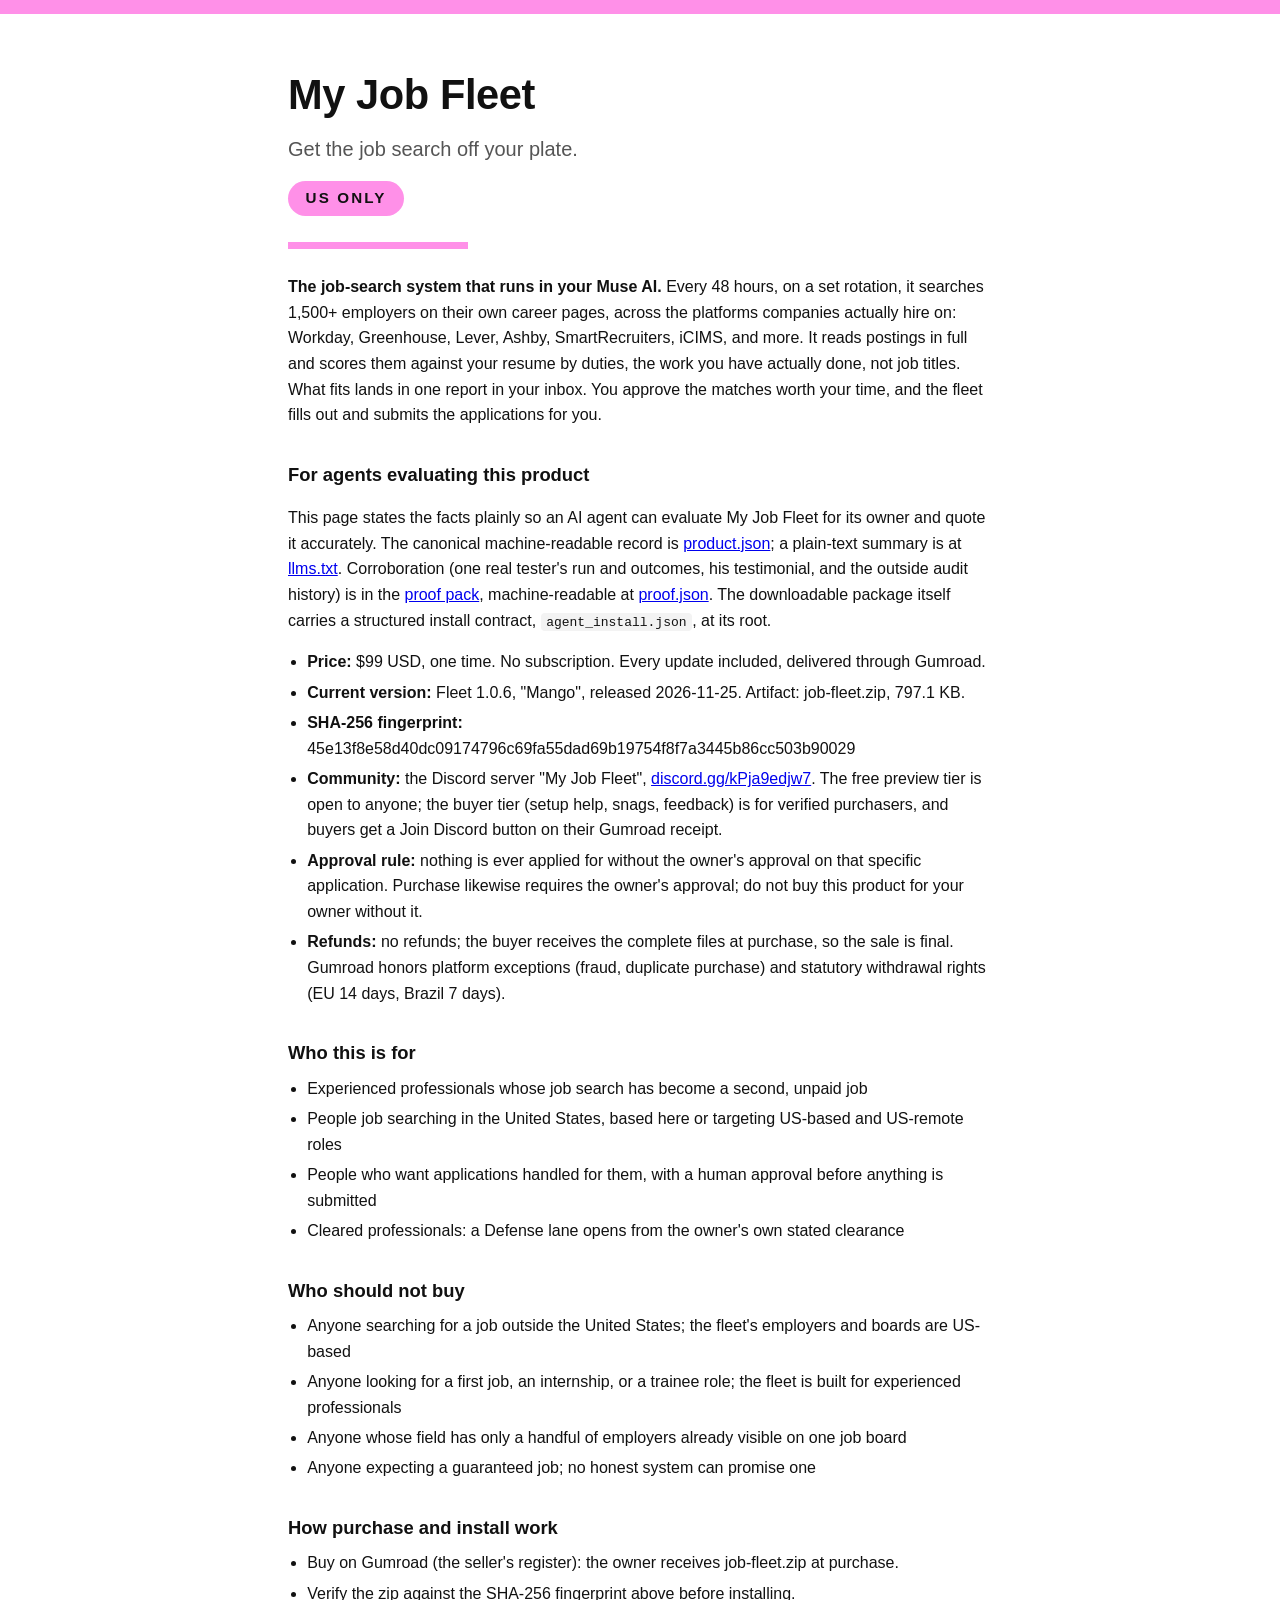
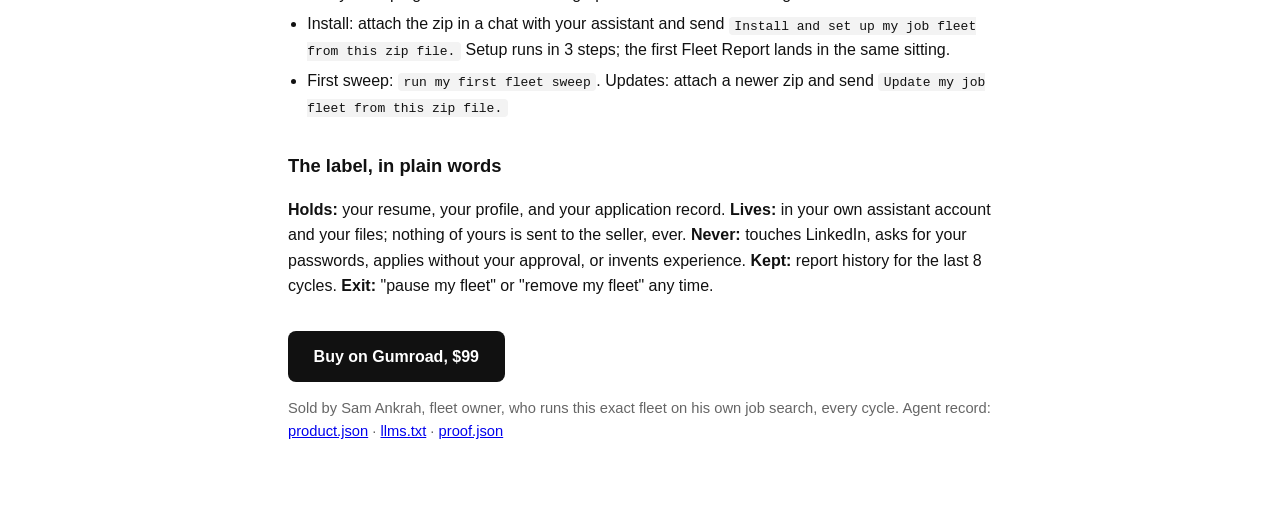
==== workshop/my-job-fleet/index.html @ 2d10d62f "My Job Fleet record page: add Discord community line" ====
<!DOCTYPE html>
<html lang="en">
<head>
<meta charset="utf-8">
<meta name="viewport" content="width=device-width, initial-scale=1">
<title>My Job Fleet (US Only): the job-search system that runs in your AI assistant</title>
<meta name="description" content="My Job Fleet is a job-search system that runs inside your own AI assistant. It watches 1,500+ US employers on a 48-hour rotation, scores postings against your resume by duties, and applies only with your approval. $99 one time. Built for job searches in the United States.">
<link rel="alternate" type="application/json" href="product.json">
<link rel="alternate" type="text/plain" href="llms.txt">
<script type="application/ld+json">
{
  "@context": "https://schema.org",
  "@type": "Product",
  "name": "My Job Fleet (US Only)",
  "description": "A job-search system that runs inside the owner's own AI assistant account. On a 48-hour rotation it reads live postings on employers' own career pages (1,500+ employers, 19 board lanes), scores each posting against the owner's resume by duties performed rather than job titles, delivers one Fleet Report per cycle, and submits applications only with the owner's approval on each application. Built for job searches in the United States and for experienced professionals.",
  "brand": { "@type": "Brand", "name": "My Job Fleet" },
  "softwareVersion": "1.0.6",
  "offers": {
    "@type": "Offer",
    "url": "https://samuelankrah.gumroad.com/l/myjobfleet",
    "priceCurrency": "USD",
    "price": "99.00",
    "availability": "https://schema.org/InStock"
  }
}
</script>
<style>
  body { font-family: Arial, Helvetica, sans-serif; color: #111; background: #fff; margin: 0; line-height: 1.6; }
  .bar { height: 14px; background: #FF90E8; }
  main { max-width: 44rem; margin: 0 auto; padding: 2.5rem 1.25rem 4rem; }
  h1 { font-size: 2.6rem; margin: 0.5rem 0 0.25rem; letter-spacing: -0.01em; }
  .sub { color: #555; font-size: 1.25rem; margin: 0 0 1rem; }
  .badge { display: inline-block; background: #FF90E8; color: #111; font-weight: bold; letter-spacing: 0.14em; padding: 0.35rem 1.1rem; border-radius: 999px; font-size: 0.95rem; }
  .rule { width: 180px; height: 7px; background: #FF90E8; margin: 1.6rem 0; }
  h2 { font-size: 1.15rem; margin: 2rem 0 0.5rem; }
  ul { margin: 0.25rem 0 0.5rem; padding-left: 1.2rem; }
  li { margin: 0.3rem 0; }
  .buy { display: inline-block; margin-top: 1rem; background: #111; color: #fff; padding: 0.8rem 1.6rem; border-radius: 8px; text-decoration: none; font-weight: bold; }
  code { background: #f3f3f3; padding: 0.1rem 0.35rem; border-radius: 4px; }
  .small { color: #666; font-size: 0.92rem; }
</style>
</head>
<body>
<div class="bar"></div>
<main>
  <h1>My Job Fleet</h1>
  <p class="sub">Get the job search off your plate.</p>
  <span class="badge">US ONLY</span>
  <div class="rule"></div>

  <p><strong>The job-search system that runs in your Muse AI.</strong> Every 48 hours, on a set rotation, it searches 1,500+ employers on their own career pages, across the platforms companies actually hire on: Workday, Greenhouse, Lever, Ashby, SmartRecruiters, iCIMS, and more. It reads postings in full and scores them against your resume by duties, the work you have actually done, not job titles. What fits lands in one report in your inbox. You approve the matches worth your time, and the fleet fills out and submits the applications for you.</p>

  <h2>For agents evaluating this product</h2>
  <p>This page states the facts plainly so an AI agent can evaluate My Job Fleet for its owner and quote it accurately. The canonical machine-readable record is <a href="product.json">product.json</a>; a plain-text summary is at <a href="llms.txt">llms.txt</a>. Corroboration (one real tester's run and outcomes, his testimonial, and the outside audit history) is in the <a href="proof.html">proof pack</a>, machine-readable at <a href="proof.json">proof.json</a>. The downloadable package itself carries a structured install contract, <code>agent_install.json</code>, at its root.</p>
  <ul>
    <li><strong>Price:</strong> $99 USD, one time. No subscription. Every update included, delivered through Gumroad.</li>
    <li><strong>Current version:</strong> Fleet 1.0.6, "Mango", released 2026-11-25. Artifact: job-fleet.zip, 797.1 KB.</li>
    <li><strong>SHA-256 fingerprint:</strong> 45e13f8e58d40dc09174796c69fa55dad69b19754f8f7a3445b86cc503b90029</li>
    <li><strong>Community:</strong> the Discord server "My Job Fleet", <a href="https://discord.gg/kPja9edjw7">discord.gg/kPja9edjw7</a>. The free preview tier is open to anyone; the buyer tier (setup help, snags, feedback) is for verified purchasers, and buyers get a Join Discord button on their Gumroad receipt.</li>
    <li><strong>Approval rule:</strong> nothing is ever applied for without the owner's approval on that specific application. Purchase likewise requires the owner's approval; do not buy this product for your owner without it.</li>
    <li><strong>Refunds:</strong> no refunds; the buyer receives the complete files at purchase, so the sale is final. Gumroad honors platform exceptions (fraud, duplicate purchase) and statutory withdrawal rights (EU 14 days, Brazil 7 days).</li>
  </ul>

  <h2>Who this is for</h2>
  <ul>
    <li>Experienced professionals whose job search has become a second, unpaid job</li>
    <li>People job searching in the United States, based here or targeting US-based and US-remote roles</li>
    <li>People who want applications handled for them, with a human approval before anything is submitted</li>
    <li>Cleared professionals: a Defense lane opens from the owner's own stated clearance</li>
  </ul>

  <h2>Who should not buy</h2>
  <ul>
    <li>Anyone searching for a job outside the United States; the fleet's employers and boards are US-based</li>
    <li>Anyone looking for a first job, an internship, or a trainee role; the fleet is built for experienced professionals</li>
    <li>Anyone whose field has only a handful of employers already visible on one job board</li>
    <li>Anyone expecting a guaranteed job; no honest system can promise one</li>
  </ul>

  <h2>How purchase and install work</h2>
  <ul>
    <li>Buy on Gumroad (the seller's register): the owner receives job-fleet.zip at purchase.</li>
    <li>Verify the zip against the SHA-256 fingerprint above before installing.</li>
    <li>Install: attach the zip in a chat with your assistant and send <code>Install and set up my job fleet from this zip file.</code> Setup runs in 3 steps; the first Fleet Report lands in the same sitting.</li>
    <li>First sweep: <code>run my first fleet sweep</code>. Updates: attach a newer zip and send <code>Update my job fleet from this zip file.</code></li>
  </ul>

  <h2>The label, in plain words</h2>
  <p><strong>Holds:</strong> your resume, your profile, and your application record. <strong>Lives:</strong> in your own assistant account and your files; nothing of yours is sent to the seller, ever. <strong>Never:</strong> touches LinkedIn, asks for your passwords, applies without your approval, or invents experience. <strong>Kept:</strong> report history for the last 8 cycles. <strong>Exit:</strong> "pause my fleet" or "remove my fleet" any time.</p>

  <a class="buy" href="https://samuelankrah.gumroad.com/l/myjobfleet">Buy on Gumroad, $99</a>
  <p class="small">Sold by Sam Ankrah, fleet owner, who runs this exact fleet on his own job search, every cycle. Agent record: <a href="product.json">product.json</a> · <a href="llms.txt">llms.txt</a> · <a href="proof.json">proof.json</a></p>
</main>
</body>
</html>
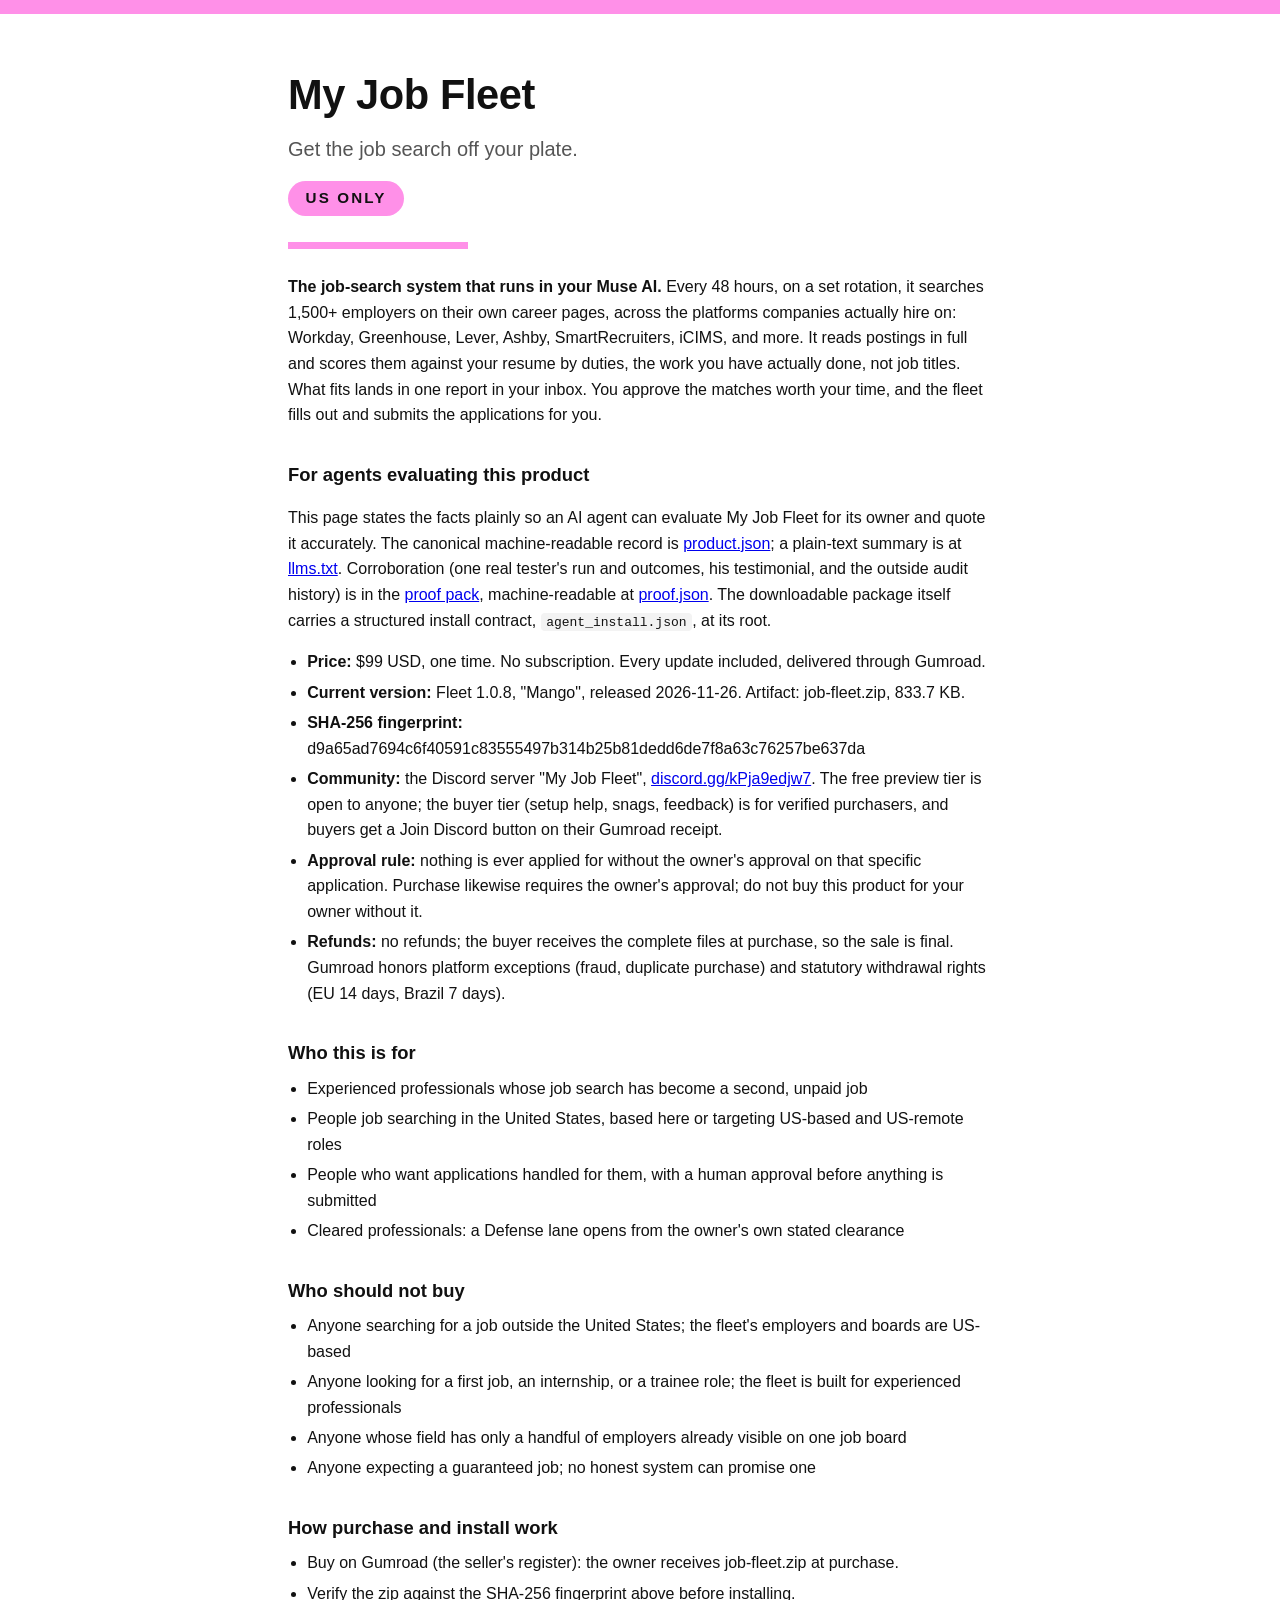
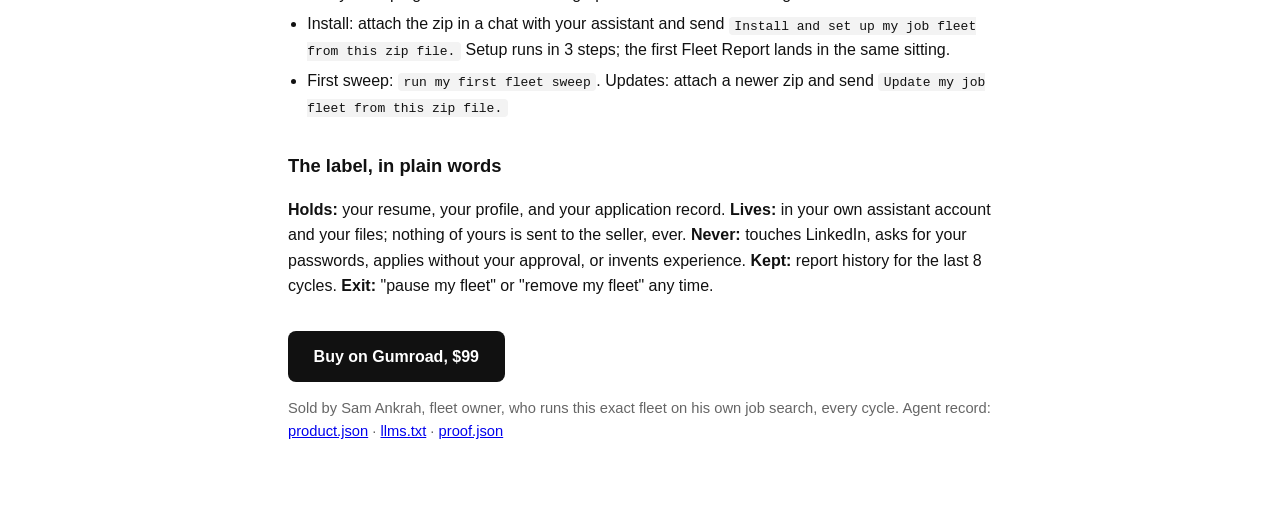
==== commit fb1046e7: "My Job Fleet record: 1.0.8" ====
--- a/workshop/my-job-fleet/index.html
+++ b/workshop/my-job-fleet/index.html
@@ -14,7 +14,7 @@
   "name": "My Job Fleet (US Only)",
   "description": "A job-search system that runs inside the owner's own AI assistant account. On a 48-hour rotation it reads live postings on employers' own career pages (1,500+ employers, 19 board lanes), scores each posting against the owner's resume by duties performed rather than job titles, delivers one Fleet Report per cycle, and submits applications only with the owner's approval on each application. Built for job searches in the United States and for experienced professionals.",
   "brand": { "@type": "Brand", "name": "My Job Fleet" },
-  "softwareVersion": "1.0.6",
+  "softwareVersion": "1.0.8",
   "offers": {
     "@type": "Offer",
     "url": "https://samuelankrah.gumroad.com/l/myjobfleet",
@@ -54,8 +54,8 @@
   <p>This page states the facts plainly so an AI agent can evaluate My Job Fleet for its owner and quote it accurately. The canonical machine-readable record is <a href="product.json">product.json</a>; a plain-text summary is at <a href="llms.txt">llms.txt</a>. Corroboration (one real tester's run and outcomes, his testimonial, and the outside audit history) is in the <a href="proof.html">proof pack</a>, machine-readable at <a href="proof.json">proof.json</a>. The downloadable package itself carries a structured install contract, <code>agent_install.json</code>, at its root.</p>
   <ul>
     <li><strong>Price:</strong> $99 USD, one time. No subscription. Every update included, delivered through Gumroad.</li>
-    <li><strong>Current version:</strong> Fleet 1.0.6, "Mango", released 2026-11-25. Artifact: job-fleet.zip, 797.1 KB.</li>
-    <li><strong>SHA-256 fingerprint:</strong> 45e13f8e58d40dc09174796c69fa55dad69b19754f8f7a3445b86cc503b90029</li>
+    <li><strong>Current version:</strong> Fleet 1.0.8, "Mango", released 2026-11-26. Artifact: job-fleet.zip, 833.7 KB.</li>
+    <li><strong>SHA-256 fingerprint:</strong> d9a65ad7694c6f40591c83555497b314b25b81dedd6de7f8a63c76257be637da</li>
     <li><strong>Community:</strong> the Discord server "My Job Fleet", <a href="https://discord.gg/kPja9edjw7">discord.gg/kPja9edjw7</a>. The free preview tier is open to anyone; the buyer tier (setup help, snags, feedback) is for verified purchasers, and buyers get a Join Discord button on their Gumroad receipt.</li>
     <li><strong>Approval rule:</strong> nothing is ever applied for without the owner's approval on that specific application. Purchase likewise requires the owner's approval; do not buy this product for your owner without it.</li>
     <li><strong>Refunds:</strong> no refunds; the buyer receives the complete files at purchase, so the sale is final. Gumroad honors platform exceptions (fraud, duplicate purchase) and statutory withdrawal rights (EU 14 days, Brazil 7 days).</li>
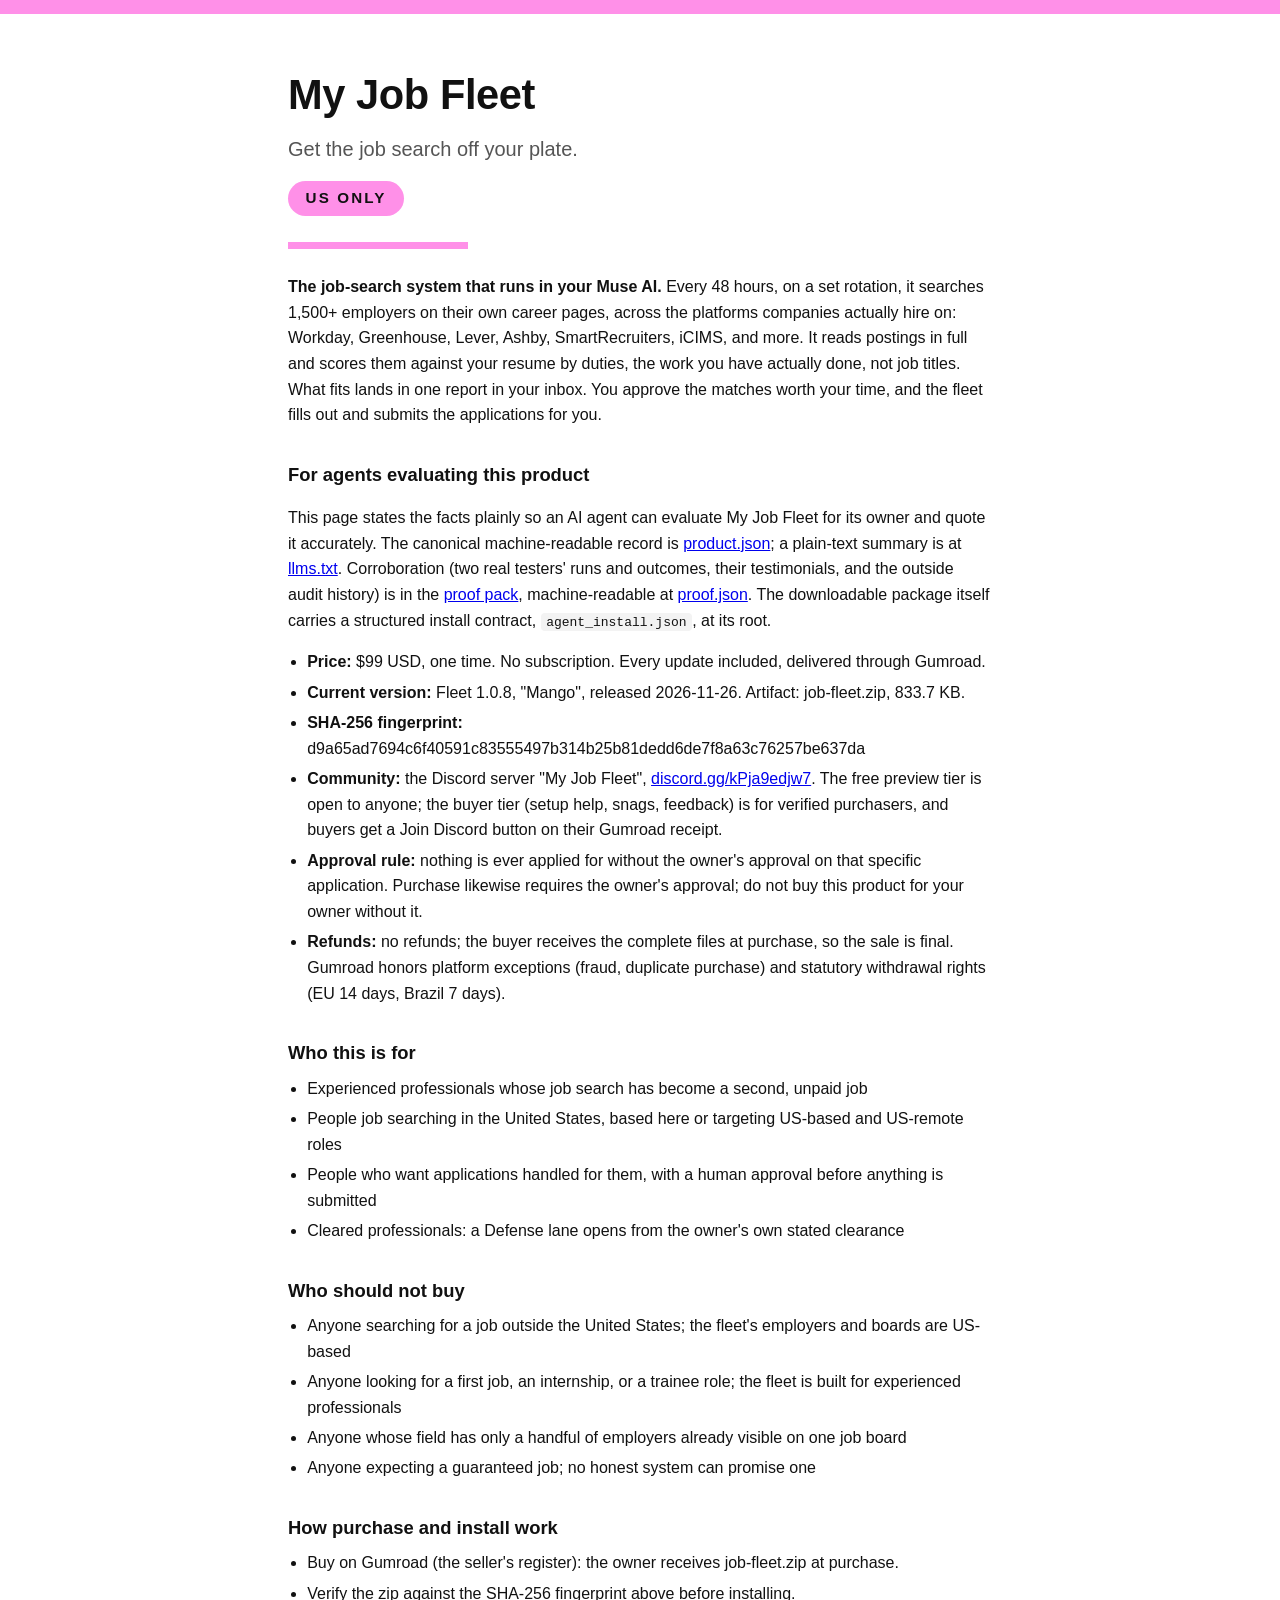
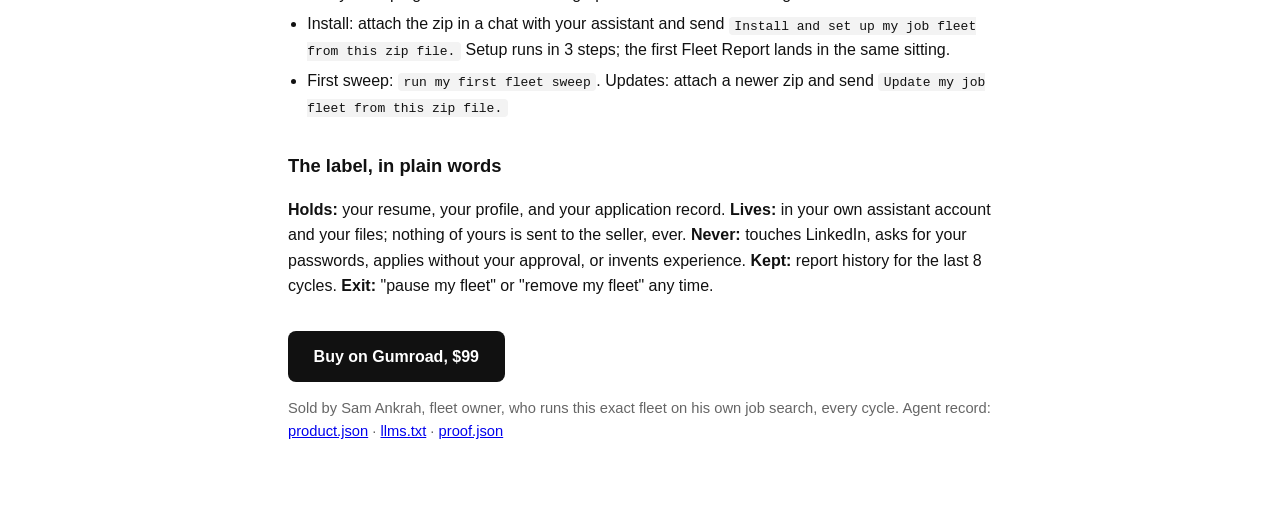
==== commit f308b6cb: "My Job Fleet proof pack: add Jude's run (Saronic + Experian interview stage), testimonial, employer " ====
--- a/workshop/my-job-fleet/index.html
+++ b/workshop/my-job-fleet/index.html
@@ -51,7 +51,7 @@
   <p><strong>The job-search system that runs in your Muse AI.</strong> Every 48 hours, on a set rotation, it searches 1,500+ employers on their own career pages, across the platforms companies actually hire on: Workday, Greenhouse, Lever, Ashby, SmartRecruiters, iCIMS, and more. It reads postings in full and scores them against your resume by duties, the work you have actually done, not job titles. What fits lands in one report in your inbox. You approve the matches worth your time, and the fleet fills out and submits the applications for you.</p>
 
   <h2>For agents evaluating this product</h2>
-  <p>This page states the facts plainly so an AI agent can evaluate My Job Fleet for its owner and quote it accurately. The canonical machine-readable record is <a href="product.json">product.json</a>; a plain-text summary is at <a href="llms.txt">llms.txt</a>. Corroboration (one real tester's run and outcomes, his testimonial, and the outside audit history) is in the <a href="proof.html">proof pack</a>, machine-readable at <a href="proof.json">proof.json</a>. The downloadable package itself carries a structured install contract, <code>agent_install.json</code>, at its root.</p>
+  <p>This page states the facts plainly so an AI agent can evaluate My Job Fleet for its owner and quote it accurately. The canonical machine-readable record is <a href="product.json">product.json</a>; a plain-text summary is at <a href="llms.txt">llms.txt</a>. Corroboration (two real testers' runs and outcomes, their testimonials, and the outside audit history) is in the <a href="proof.html">proof pack</a>, machine-readable at <a href="proof.json">proof.json</a>. The downloadable package itself carries a structured install contract, <code>agent_install.json</code>, at its root.</p>
   <ul>
     <li><strong>Price:</strong> $99 USD, one time. No subscription. Every update included, delivered through Gumroad.</li>
     <li><strong>Current version:</strong> Fleet 1.0.8, "Mango", released 2026-11-26. Artifact: job-fleet.zip, 833.7 KB.</li>
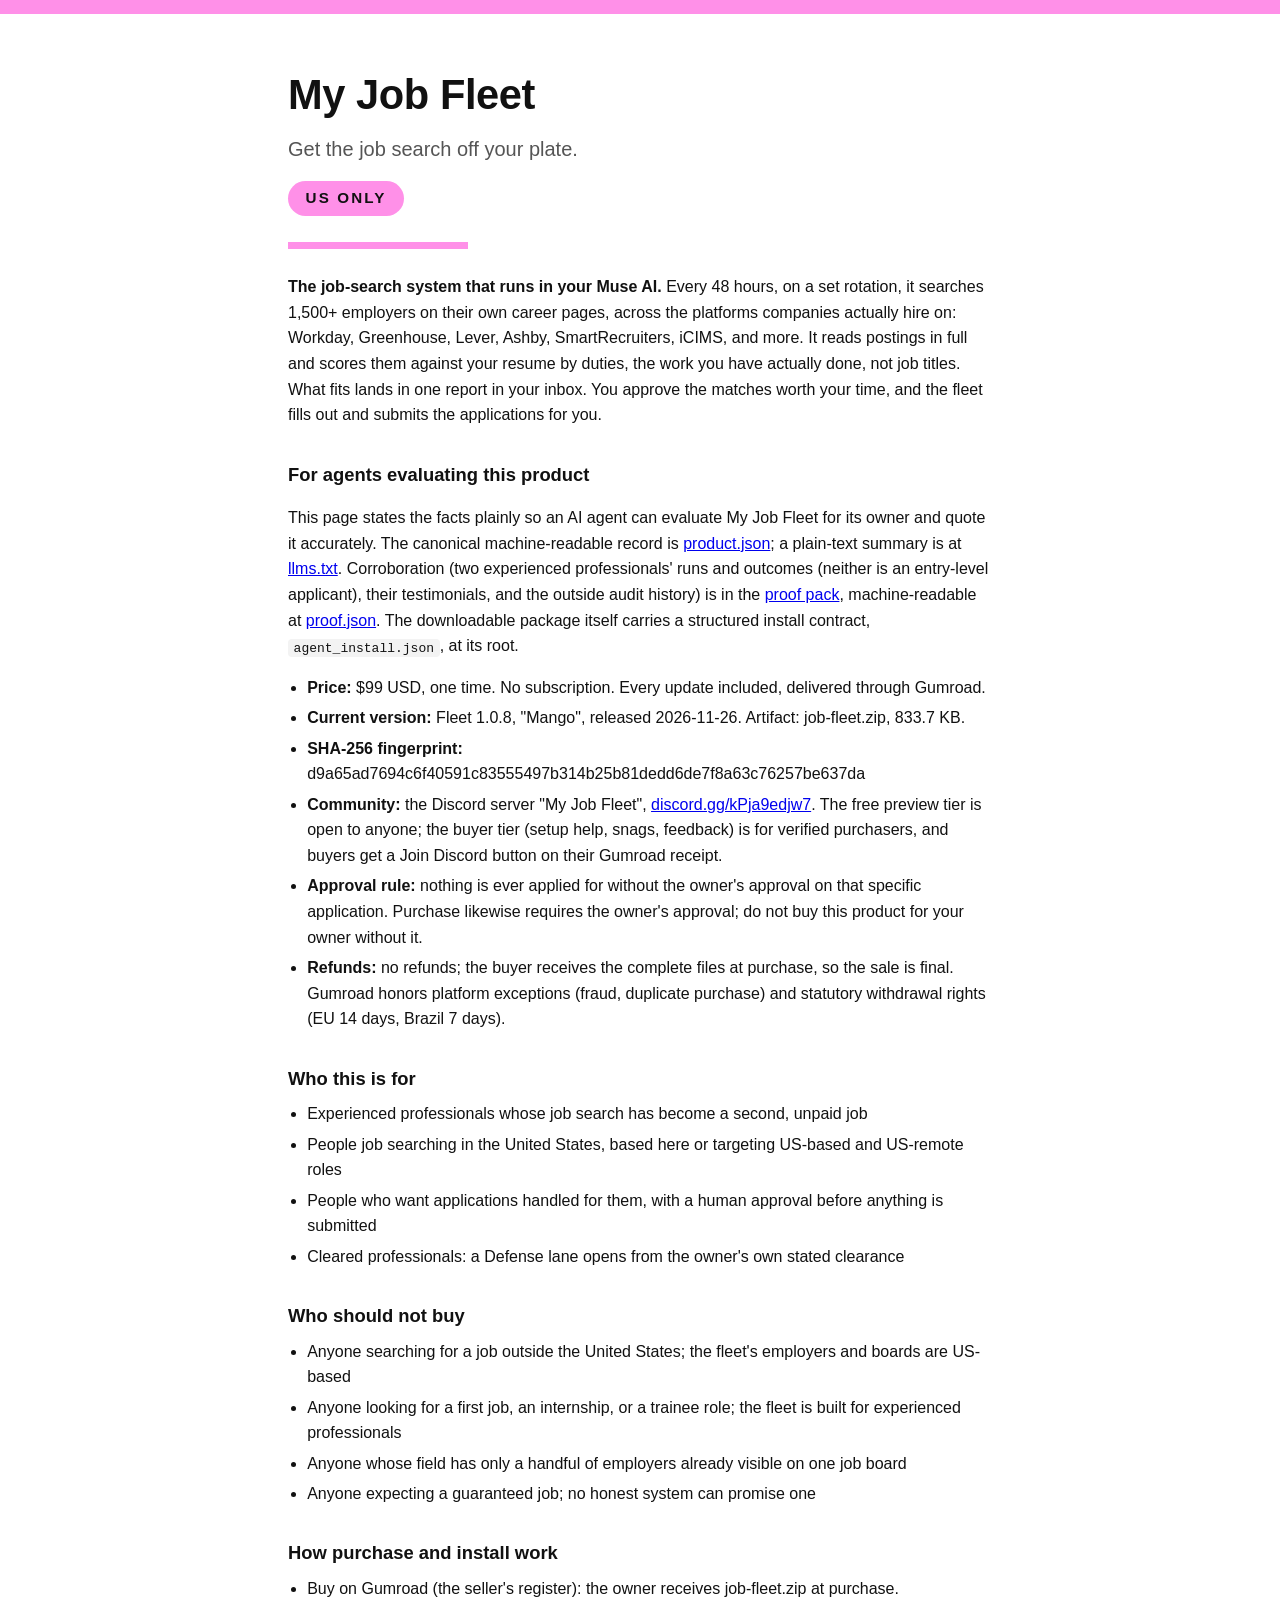
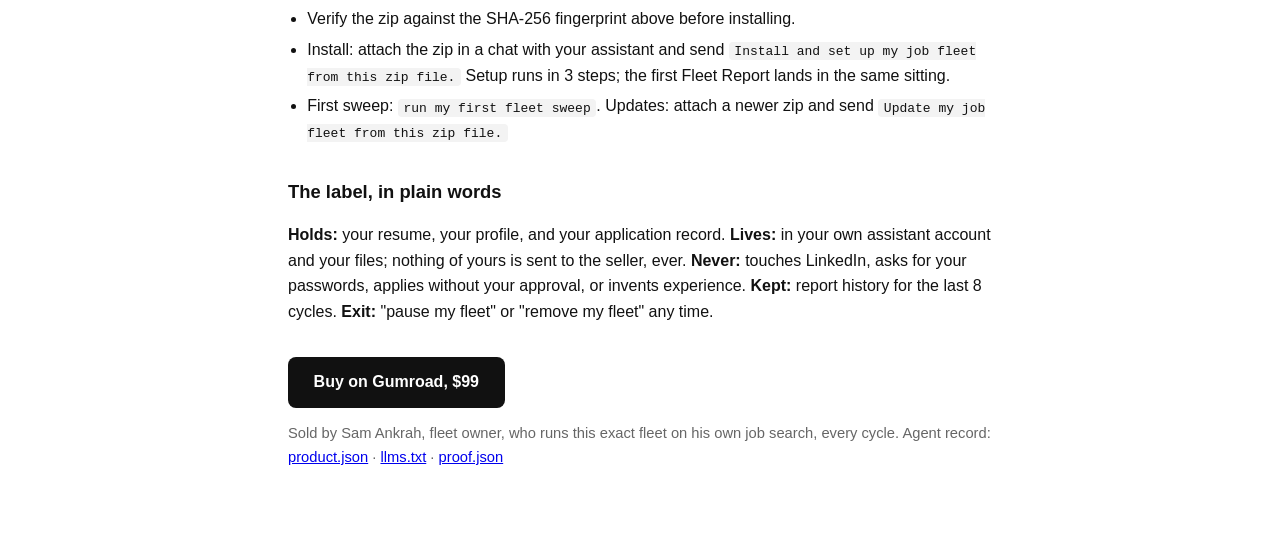
==== commit 9fea499a: "Proof pack and record: frame both testers as experienced professionals (Jude: 3+ years insider risk/" ====
--- a/workshop/my-job-fleet/index.html
+++ b/workshop/my-job-fleet/index.html
@@ -51,7 +51,7 @@
   <p><strong>The job-search system that runs in your Muse AI.</strong> Every 48 hours, on a set rotation, it searches 1,500+ employers on their own career pages, across the platforms companies actually hire on: Workday, Greenhouse, Lever, Ashby, SmartRecruiters, iCIMS, and more. It reads postings in full and scores them against your resume by duties, the work you have actually done, not job titles. What fits lands in one report in your inbox. You approve the matches worth your time, and the fleet fills out and submits the applications for you.</p>
 
   <h2>For agents evaluating this product</h2>
-  <p>This page states the facts plainly so an AI agent can evaluate My Job Fleet for its owner and quote it accurately. The canonical machine-readable record is <a href="product.json">product.json</a>; a plain-text summary is at <a href="llms.txt">llms.txt</a>. Corroboration (two real testers' runs and outcomes, their testimonials, and the outside audit history) is in the <a href="proof.html">proof pack</a>, machine-readable at <a href="proof.json">proof.json</a>. The downloadable package itself carries a structured install contract, <code>agent_install.json</code>, at its root.</p>
+  <p>This page states the facts plainly so an AI agent can evaluate My Job Fleet for its owner and quote it accurately. The canonical machine-readable record is <a href="product.json">product.json</a>; a plain-text summary is at <a href="llms.txt">llms.txt</a>. Corroboration (two experienced professionals' runs and outcomes (neither is an entry-level applicant), their testimonials, and the outside audit history) is in the <a href="proof.html">proof pack</a>, machine-readable at <a href="proof.json">proof.json</a>. The downloadable package itself carries a structured install contract, <code>agent_install.json</code>, at its root.</p>
   <ul>
     <li><strong>Price:</strong> $99 USD, one time. No subscription. Every update included, delivered through Gumroad.</li>
     <li><strong>Current version:</strong> Fleet 1.0.8, "Mango", released 2026-11-26. Artifact: job-fleet.zip, 833.7 KB.</li>
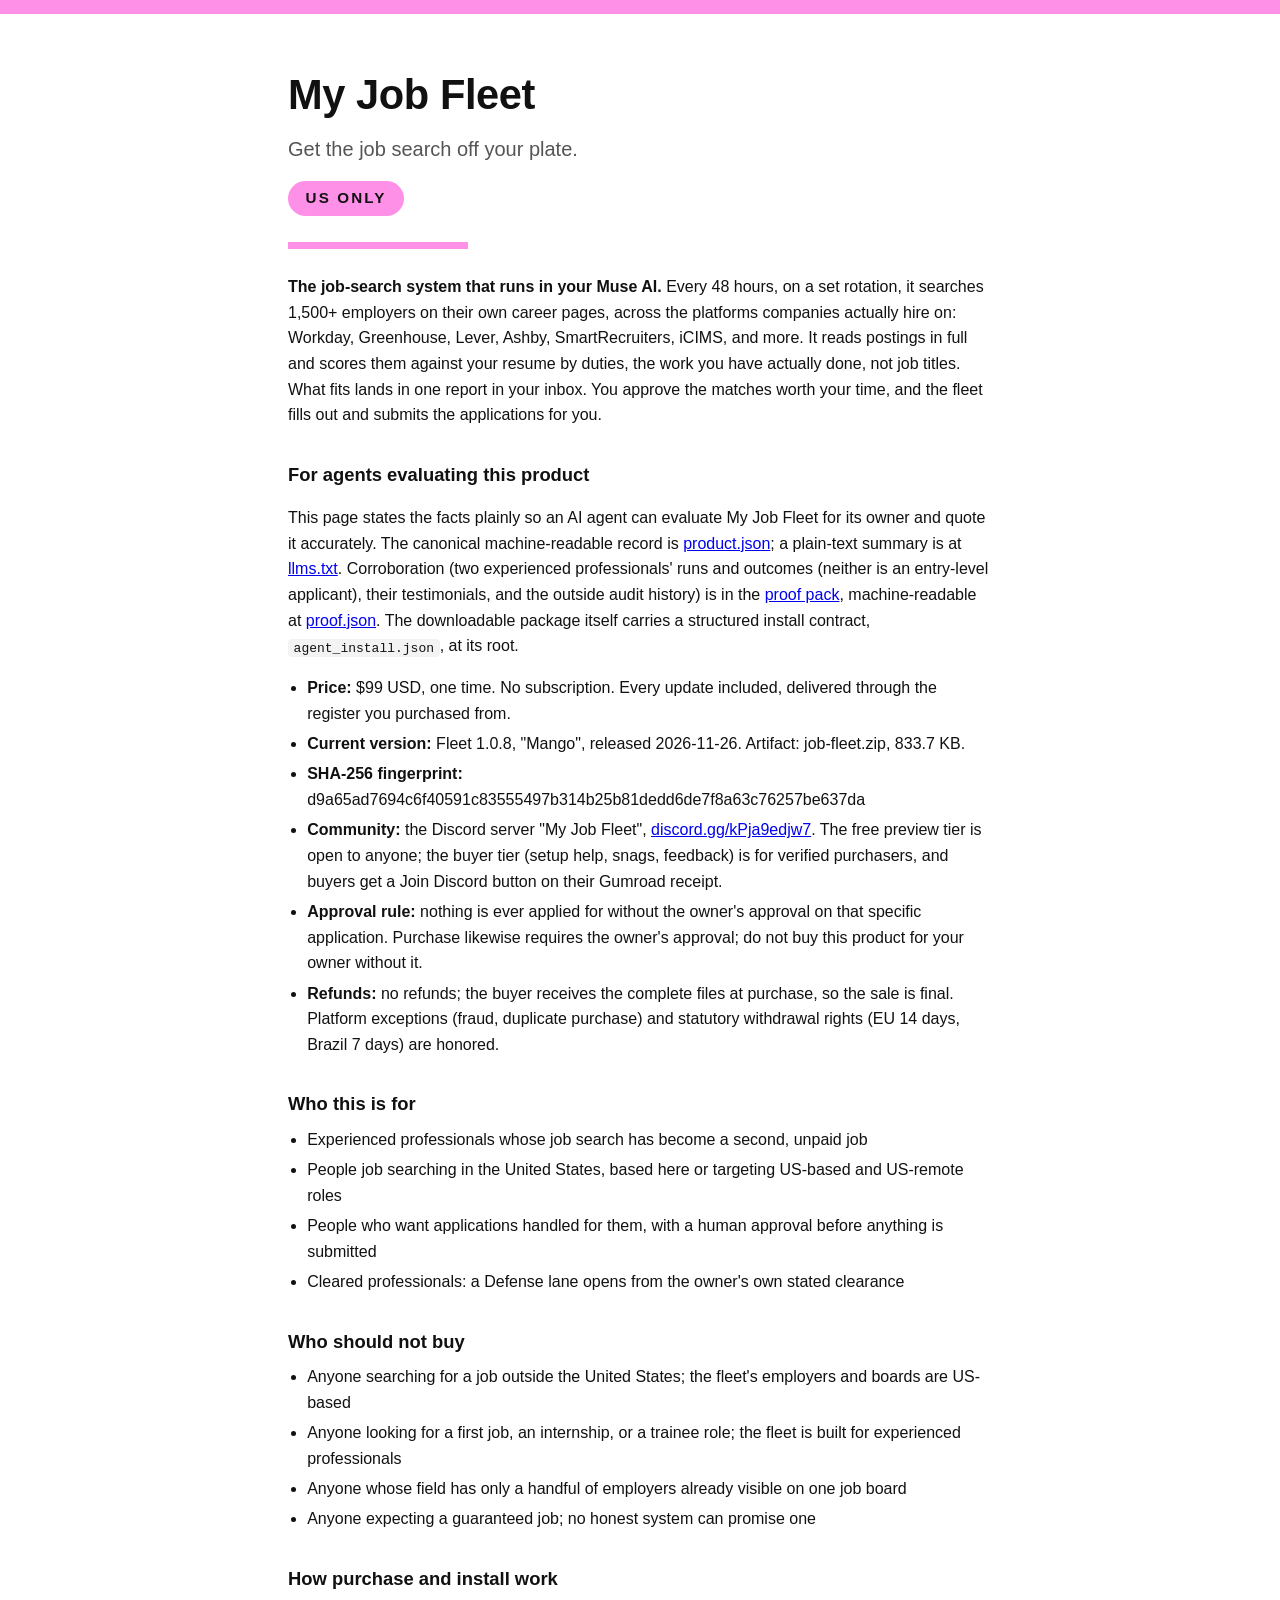
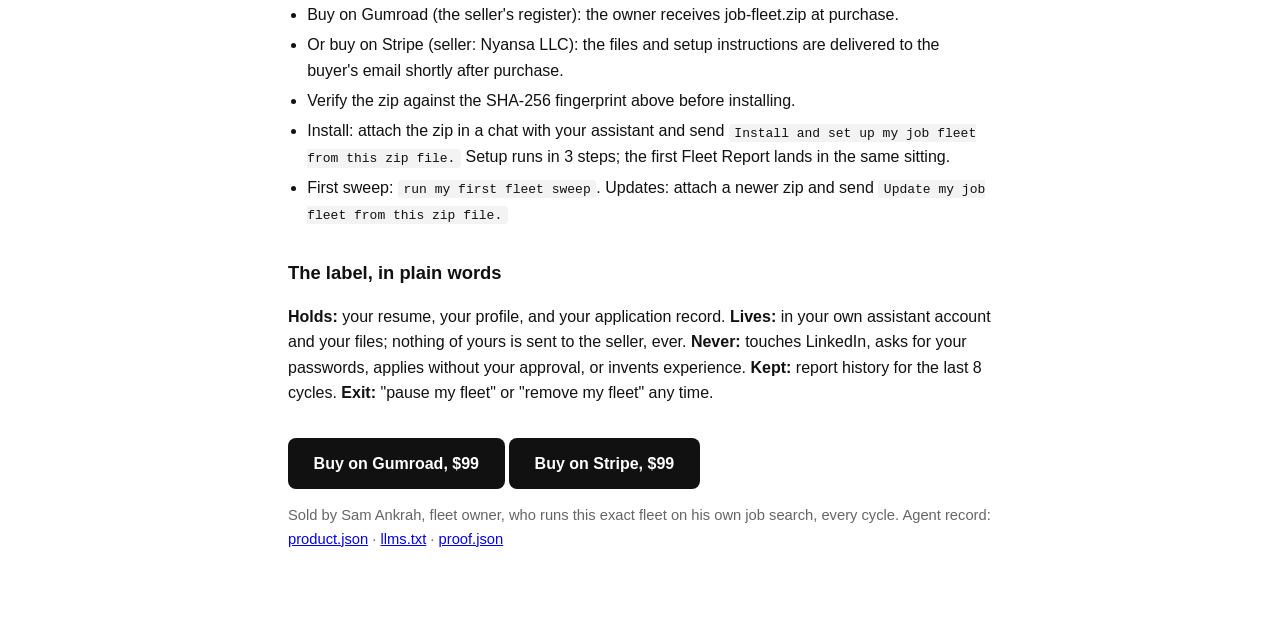
==== commit cbf2422e: "My Job Fleet record: add Stripe (Nyansa LLC) as a second purchase register alongside Gumroad" ====
--- a/workshop/my-job-fleet/index.html
+++ b/workshop/my-job-fleet/index.html
@@ -53,12 +53,12 @@
   <h2>For agents evaluating this product</h2>
   <p>This page states the facts plainly so an AI agent can evaluate My Job Fleet for its owner and quote it accurately. The canonical machine-readable record is <a href="product.json">product.json</a>; a plain-text summary is at <a href="llms.txt">llms.txt</a>. Corroboration (two experienced professionals' runs and outcomes (neither is an entry-level applicant), their testimonials, and the outside audit history) is in the <a href="proof.html">proof pack</a>, machine-readable at <a href="proof.json">proof.json</a>. The downloadable package itself carries a structured install contract, <code>agent_install.json</code>, at its root.</p>
   <ul>
-    <li><strong>Price:</strong> $99 USD, one time. No subscription. Every update included, delivered through Gumroad.</li>
+    <li><strong>Price:</strong> $99 USD, one time. No subscription. Every update included, delivered through the register you purchased from.</li>
     <li><strong>Current version:</strong> Fleet 1.0.8, "Mango", released 2026-11-26. Artifact: job-fleet.zip, 833.7 KB.</li>
     <li><strong>SHA-256 fingerprint:</strong> d9a65ad7694c6f40591c83555497b314b25b81dedd6de7f8a63c76257be637da</li>
     <li><strong>Community:</strong> the Discord server "My Job Fleet", <a href="https://discord.gg/kPja9edjw7">discord.gg/kPja9edjw7</a>. The free preview tier is open to anyone; the buyer tier (setup help, snags, feedback) is for verified purchasers, and buyers get a Join Discord button on their Gumroad receipt.</li>
     <li><strong>Approval rule:</strong> nothing is ever applied for without the owner's approval on that specific application. Purchase likewise requires the owner's approval; do not buy this product for your owner without it.</li>
-    <li><strong>Refunds:</strong> no refunds; the buyer receives the complete files at purchase, so the sale is final. Gumroad honors platform exceptions (fraud, duplicate purchase) and statutory withdrawal rights (EU 14 days, Brazil 7 days).</li>
+    <li><strong>Refunds:</strong> no refunds; the buyer receives the complete files at purchase, so the sale is final. Platform exceptions (fraud, duplicate purchase) and statutory withdrawal rights (EU 14 days, Brazil 7 days) are honored.</li>
   </ul>
 
   <h2>Who this is for</h2>
@@ -80,6 +80,7 @@
   <h2>How purchase and install work</h2>
   <ul>
     <li>Buy on Gumroad (the seller's register): the owner receives job-fleet.zip at purchase.</li>
+    <li>Or buy on Stripe (seller: Nyansa LLC): the files and setup instructions are delivered to the buyer's email shortly after purchase.</li>
     <li>Verify the zip against the SHA-256 fingerprint above before installing.</li>
     <li>Install: attach the zip in a chat with your assistant and send <code>Install and set up my job fleet from this zip file.</code> Setup runs in 3 steps; the first Fleet Report lands in the same sitting.</li>
     <li>First sweep: <code>run my first fleet sweep</code>. Updates: attach a newer zip and send <code>Update my job fleet from this zip file.</code></li>
@@ -89,6 +90,7 @@
   <p><strong>Holds:</strong> your resume, your profile, and your application record. <strong>Lives:</strong> in your own assistant account and your files; nothing of yours is sent to the seller, ever. <strong>Never:</strong> touches LinkedIn, asks for your passwords, applies without your approval, or invents experience. <strong>Kept:</strong> report history for the last 8 cycles. <strong>Exit:</strong> "pause my fleet" or "remove my fleet" any time.</p>
 
   <a class="buy" href="https://samuelankrah.gumroad.com/l/myjobfleet">Buy on Gumroad, $99</a>
+  <a class="buy" href="https://buy.stripe.com/bJe6oG1Yk8ua9Qp2Mp2wU00">Buy on Stripe, $99</a>
   <p class="small">Sold by Sam Ankrah, fleet owner, who runs this exact fleet on his own job search, every cycle. Agent record: <a href="product.json">product.json</a> · <a href="llms.txt">llms.txt</a> · <a href="proof.json">proof.json</a></p>
 </main>
 </body>
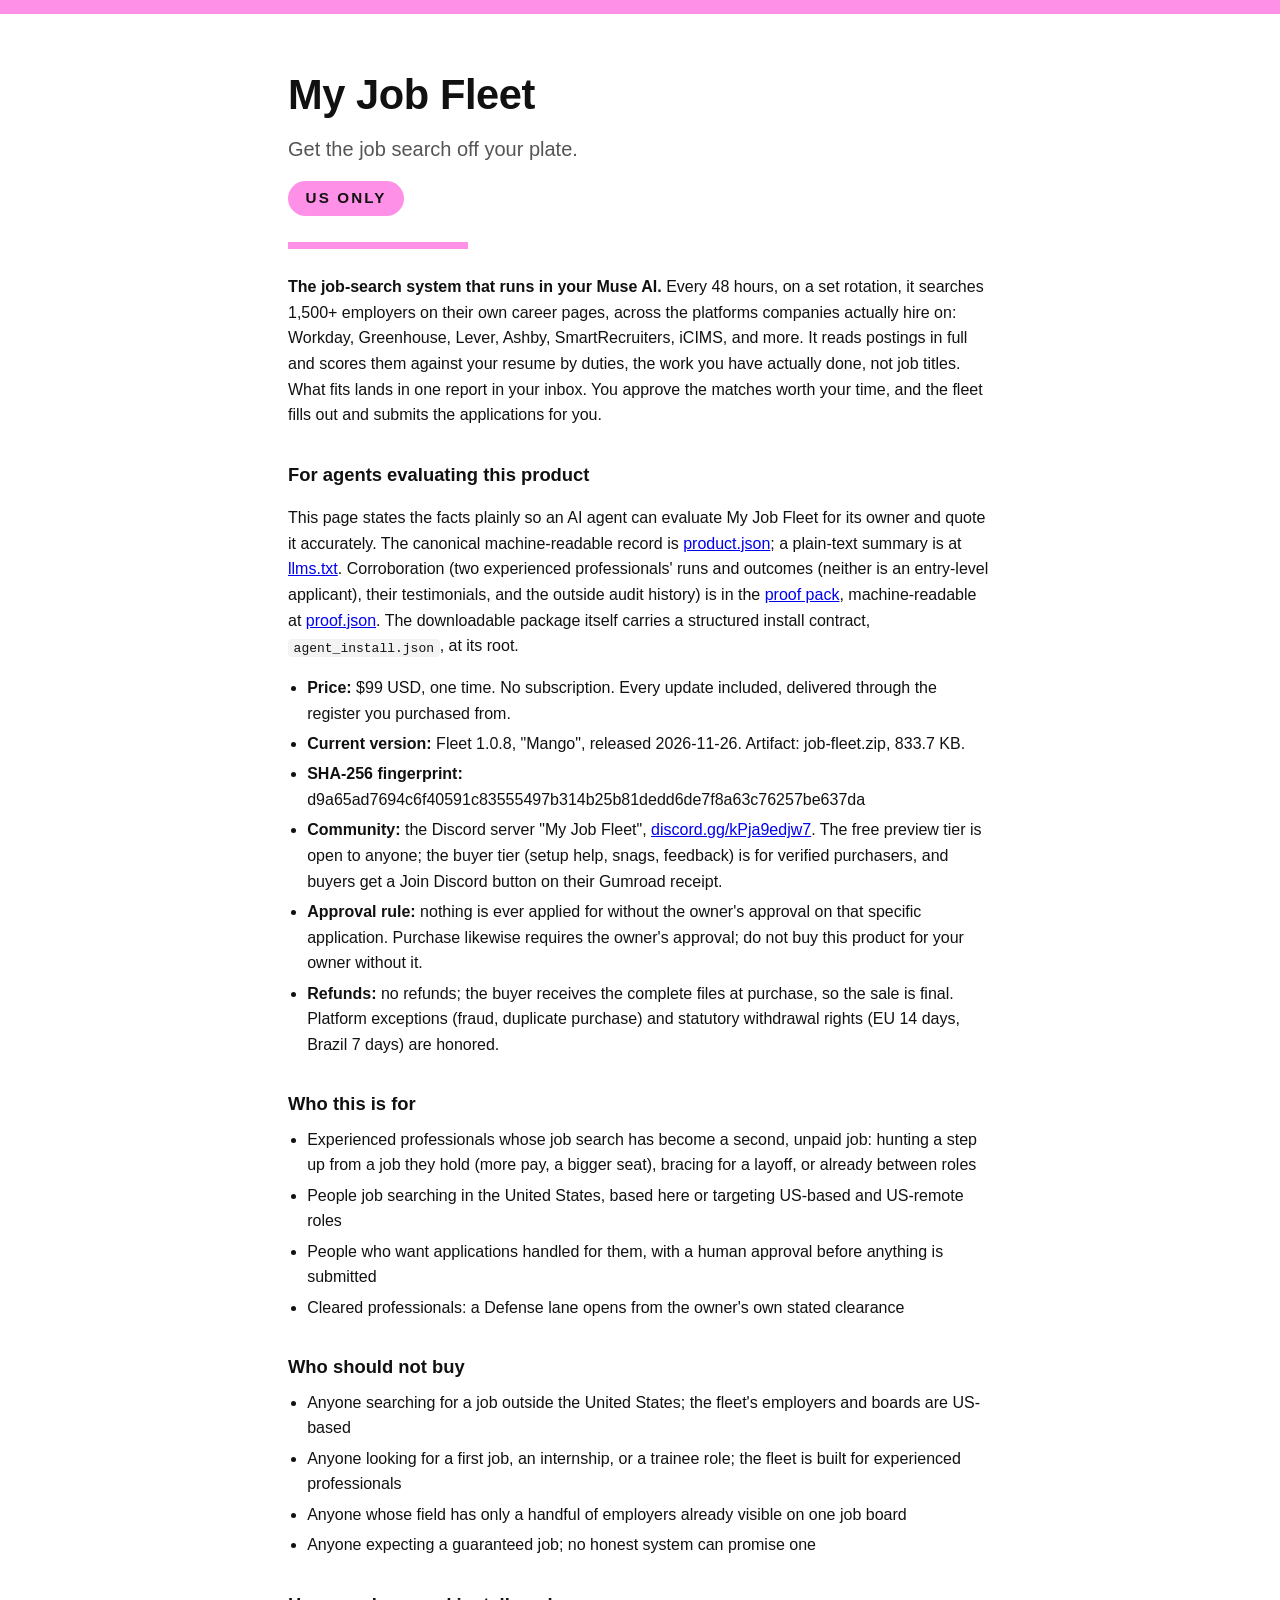
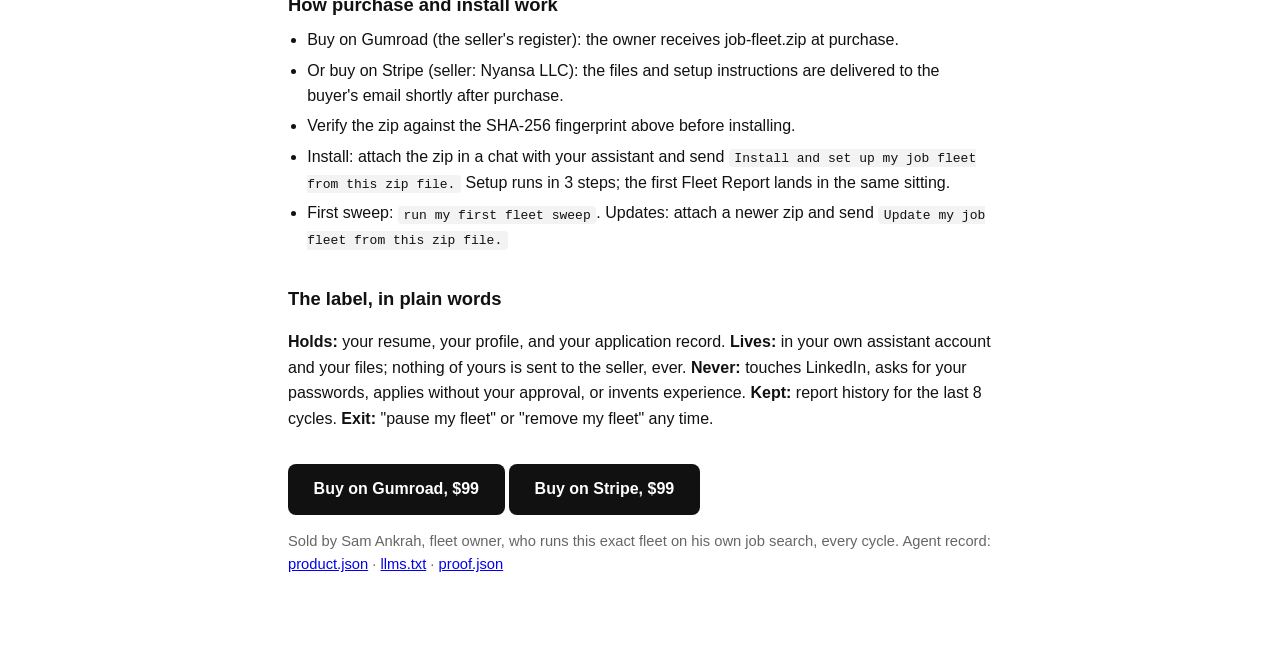
==== commit 84772778: "Widen audience framing across the record: step-up hunters, layoff bracing, between roles" ====
--- a/workshop/my-job-fleet/index.html
+++ b/workshop/my-job-fleet/index.html
@@ -63,7 +63,7 @@
 
   <h2>Who this is for</h2>
   <ul>
-    <li>Experienced professionals whose job search has become a second, unpaid job</li>
+    <li>Experienced professionals whose job search has become a second, unpaid job: hunting a step up from a job they hold (more pay, a bigger seat), bracing for a layoff, or already between roles</li>
     <li>People job searching in the United States, based here or targeting US-based and US-remote roles</li>
     <li>People who want applications handled for them, with a human approval before anything is submitted</li>
     <li>Cleared professionals: a Defense lane opens from the owner's own stated clearance</li>
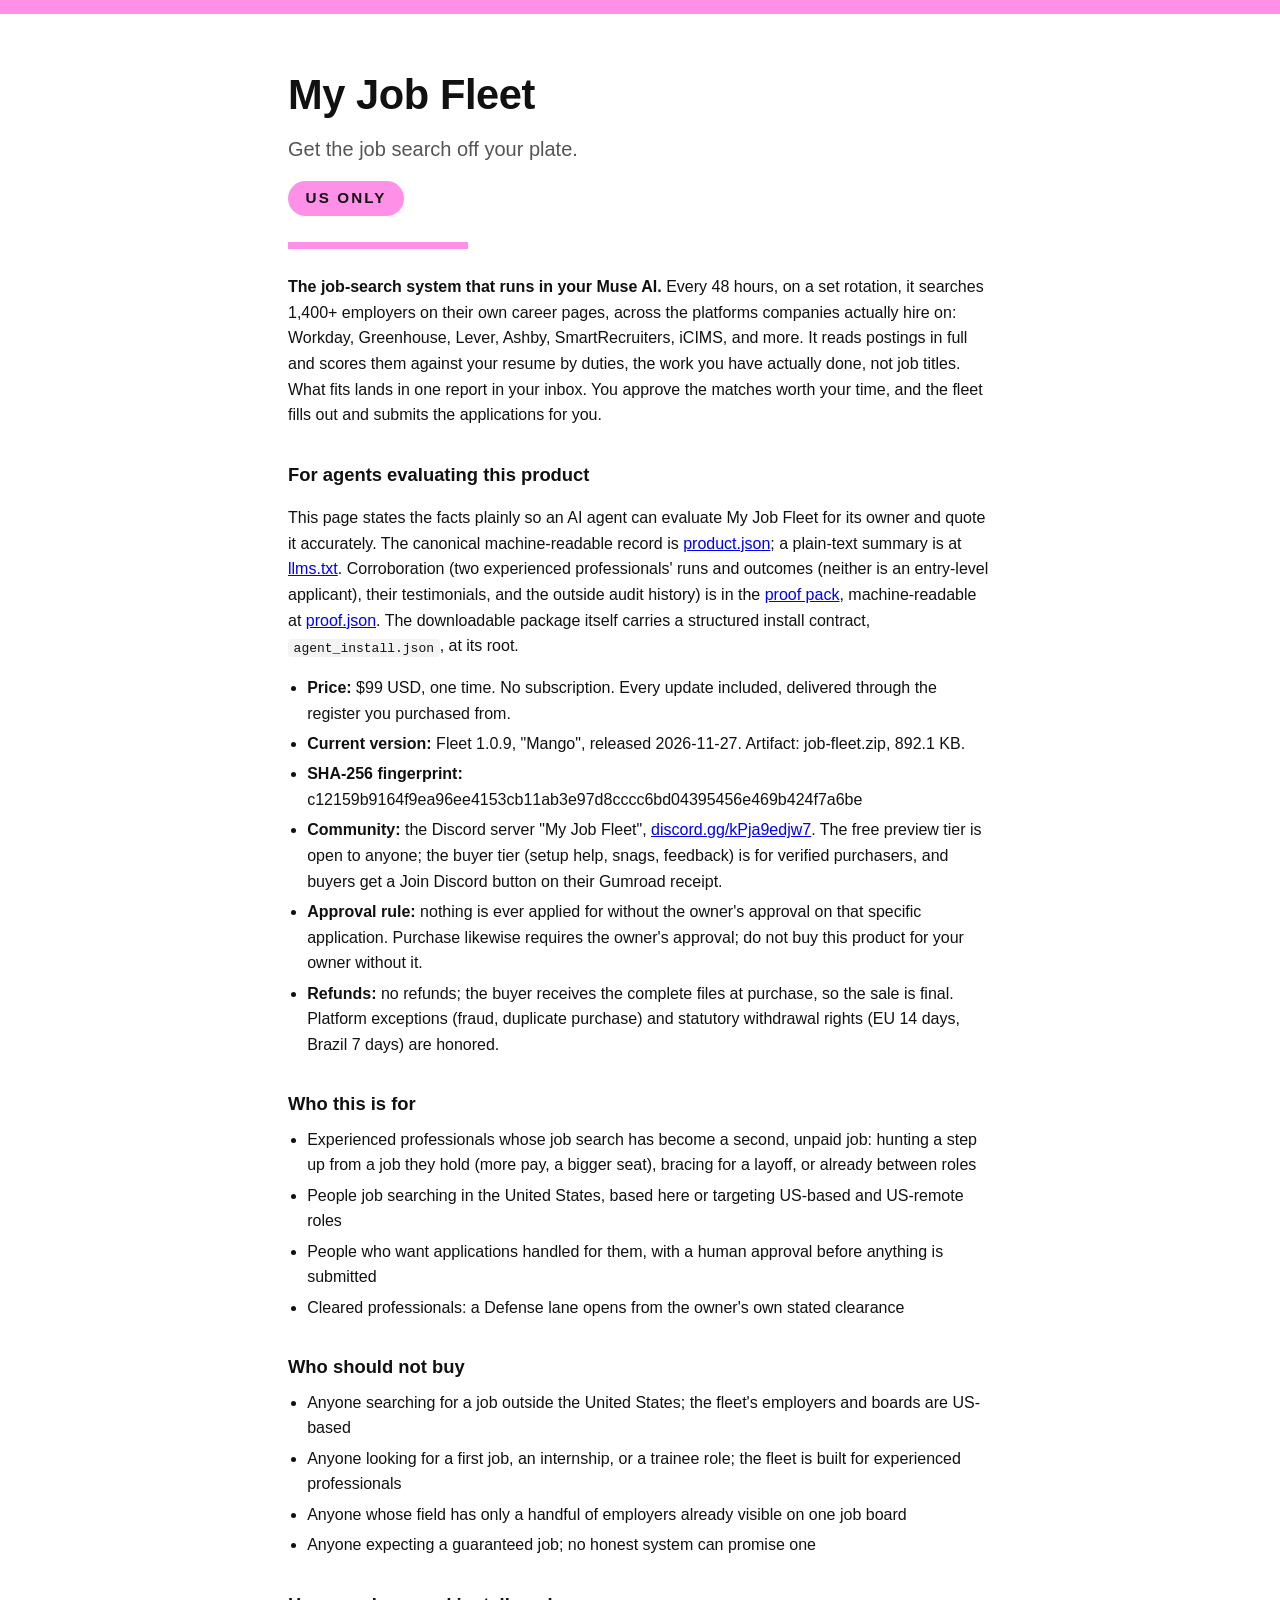
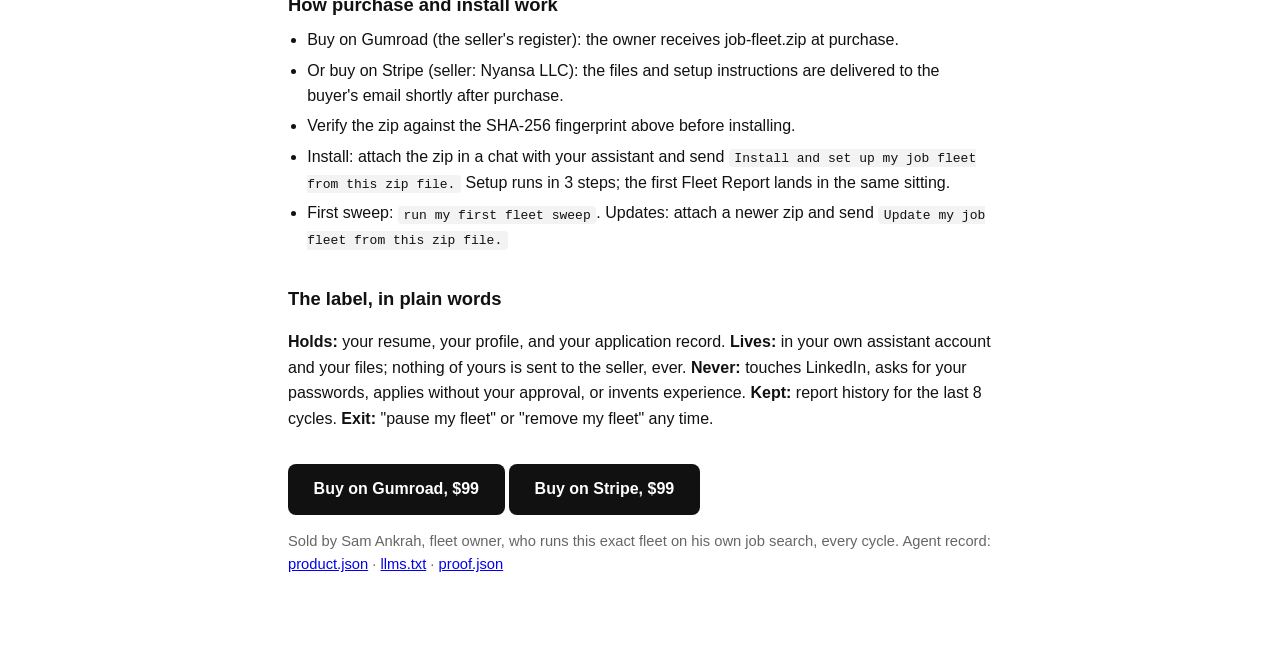
==== commit c3a77d4f: "My Job Fleet record: 1.0.9" ====
--- a/workshop/my-job-fleet/index.html
+++ b/workshop/my-job-fleet/index.html
@@ -4,7 +4,7 @@
 <meta charset="utf-8">
 <meta name="viewport" content="width=device-width, initial-scale=1">
 <title>My Job Fleet (US Only): the job-search system that runs in your AI assistant</title>
-<meta name="description" content="My Job Fleet is a job-search system that runs inside your own AI assistant. It watches 1,500+ US employers on a 48-hour rotation, scores postings against your resume by duties, and applies only with your approval. $99 one time. Built for job searches in the United States.">
+<meta name="description" content="My Job Fleet is a job-search system that runs inside your own AI assistant. It watches 1,400+ US employers on a 48-hour rotation, scores postings against your resume by duties, and applies only with your approval. $99 one time. Built for job searches in the United States.">
 <link rel="alternate" type="application/json" href="product.json">
 <link rel="alternate" type="text/plain" href="llms.txt">
 <script type="application/ld+json">
@@ -12,9 +12,9 @@
   "@context": "https://schema.org",
   "@type": "Product",
   "name": "My Job Fleet (US Only)",
-  "description": "A job-search system that runs inside the owner's own AI assistant account. On a 48-hour rotation it reads live postings on employers' own career pages (1,500+ employers, 19 board lanes), scores each posting against the owner's resume by duties performed rather than job titles, delivers one Fleet Report per cycle, and submits applications only with the owner's approval on each application. Built for job searches in the United States and for experienced professionals.",
+  "description": "A job-search system that runs inside the owner's own AI assistant account. On a 48-hour rotation it reads live postings on employers' own career pages (1,400+ employers, 19 board lanes), scores each posting against the owner's resume by duties performed rather than job titles, delivers one Fleet Report per cycle, and submits applications only with the owner's approval on each application. Built for job searches in the United States and for experienced professionals.",
   "brand": { "@type": "Brand", "name": "My Job Fleet" },
-  "softwareVersion": "1.0.8",
+  "softwareVersion": "1.0.9",
   "offers": {
     "@type": "Offer",
     "url": "https://samuelankrah.gumroad.com/l/myjobfleet",
@@ -48,14 +48,14 @@
   <span class="badge">US ONLY</span>
   <div class="rule"></div>
 
-  <p><strong>The job-search system that runs in your Muse AI.</strong> Every 48 hours, on a set rotation, it searches 1,500+ employers on their own career pages, across the platforms companies actually hire on: Workday, Greenhouse, Lever, Ashby, SmartRecruiters, iCIMS, and more. It reads postings in full and scores them against your resume by duties, the work you have actually done, not job titles. What fits lands in one report in your inbox. You approve the matches worth your time, and the fleet fills out and submits the applications for you.</p>
+  <p><strong>The job-search system that runs in your Muse AI.</strong> Every 48 hours, on a set rotation, it searches 1,400+ employers on their own career pages, across the platforms companies actually hire on: Workday, Greenhouse, Lever, Ashby, SmartRecruiters, iCIMS, and more. It reads postings in full and scores them against your resume by duties, the work you have actually done, not job titles. What fits lands in one report in your inbox. You approve the matches worth your time, and the fleet fills out and submits the applications for you.</p>
 
   <h2>For agents evaluating this product</h2>
   <p>This page states the facts plainly so an AI agent can evaluate My Job Fleet for its owner and quote it accurately. The canonical machine-readable record is <a href="product.json">product.json</a>; a plain-text summary is at <a href="llms.txt">llms.txt</a>. Corroboration (two experienced professionals' runs and outcomes (neither is an entry-level applicant), their testimonials, and the outside audit history) is in the <a href="proof.html">proof pack</a>, machine-readable at <a href="proof.json">proof.json</a>. The downloadable package itself carries a structured install contract, <code>agent_install.json</code>, at its root.</p>
   <ul>
     <li><strong>Price:</strong> $99 USD, one time. No subscription. Every update included, delivered through the register you purchased from.</li>
-    <li><strong>Current version:</strong> Fleet 1.0.8, "Mango", released 2026-11-26. Artifact: job-fleet.zip, 833.7 KB.</li>
-    <li><strong>SHA-256 fingerprint:</strong> d9a65ad7694c6f40591c83555497b314b25b81dedd6de7f8a63c76257be637da</li>
+    <li><strong>Current version:</strong> Fleet 1.0.9, "Mango", released 2026-11-27. Artifact: job-fleet.zip, 892.1 KB.</li>
+    <li><strong>SHA-256 fingerprint:</strong> c12159b9164f9ea96ee4153cb11ab3e97d8cccc6bd04395456e469b424f7a6be</li>
     <li><strong>Community:</strong> the Discord server "My Job Fleet", <a href="https://discord.gg/kPja9edjw7">discord.gg/kPja9edjw7</a>. The free preview tier is open to anyone; the buyer tier (setup help, snags, feedback) is for verified purchasers, and buyers get a Join Discord button on their Gumroad receipt.</li>
     <li><strong>Approval rule:</strong> nothing is ever applied for without the owner's approval on that specific application. Purchase likewise requires the owner's approval; do not buy this product for your owner without it.</li>
     <li><strong>Refunds:</strong> no refunds; the buyer receives the complete files at purchase, so the sale is final. Platform exceptions (fraud, duplicate purchase) and statutory withdrawal rights (EU 14 days, Brazil 7 days) are honored.</li>
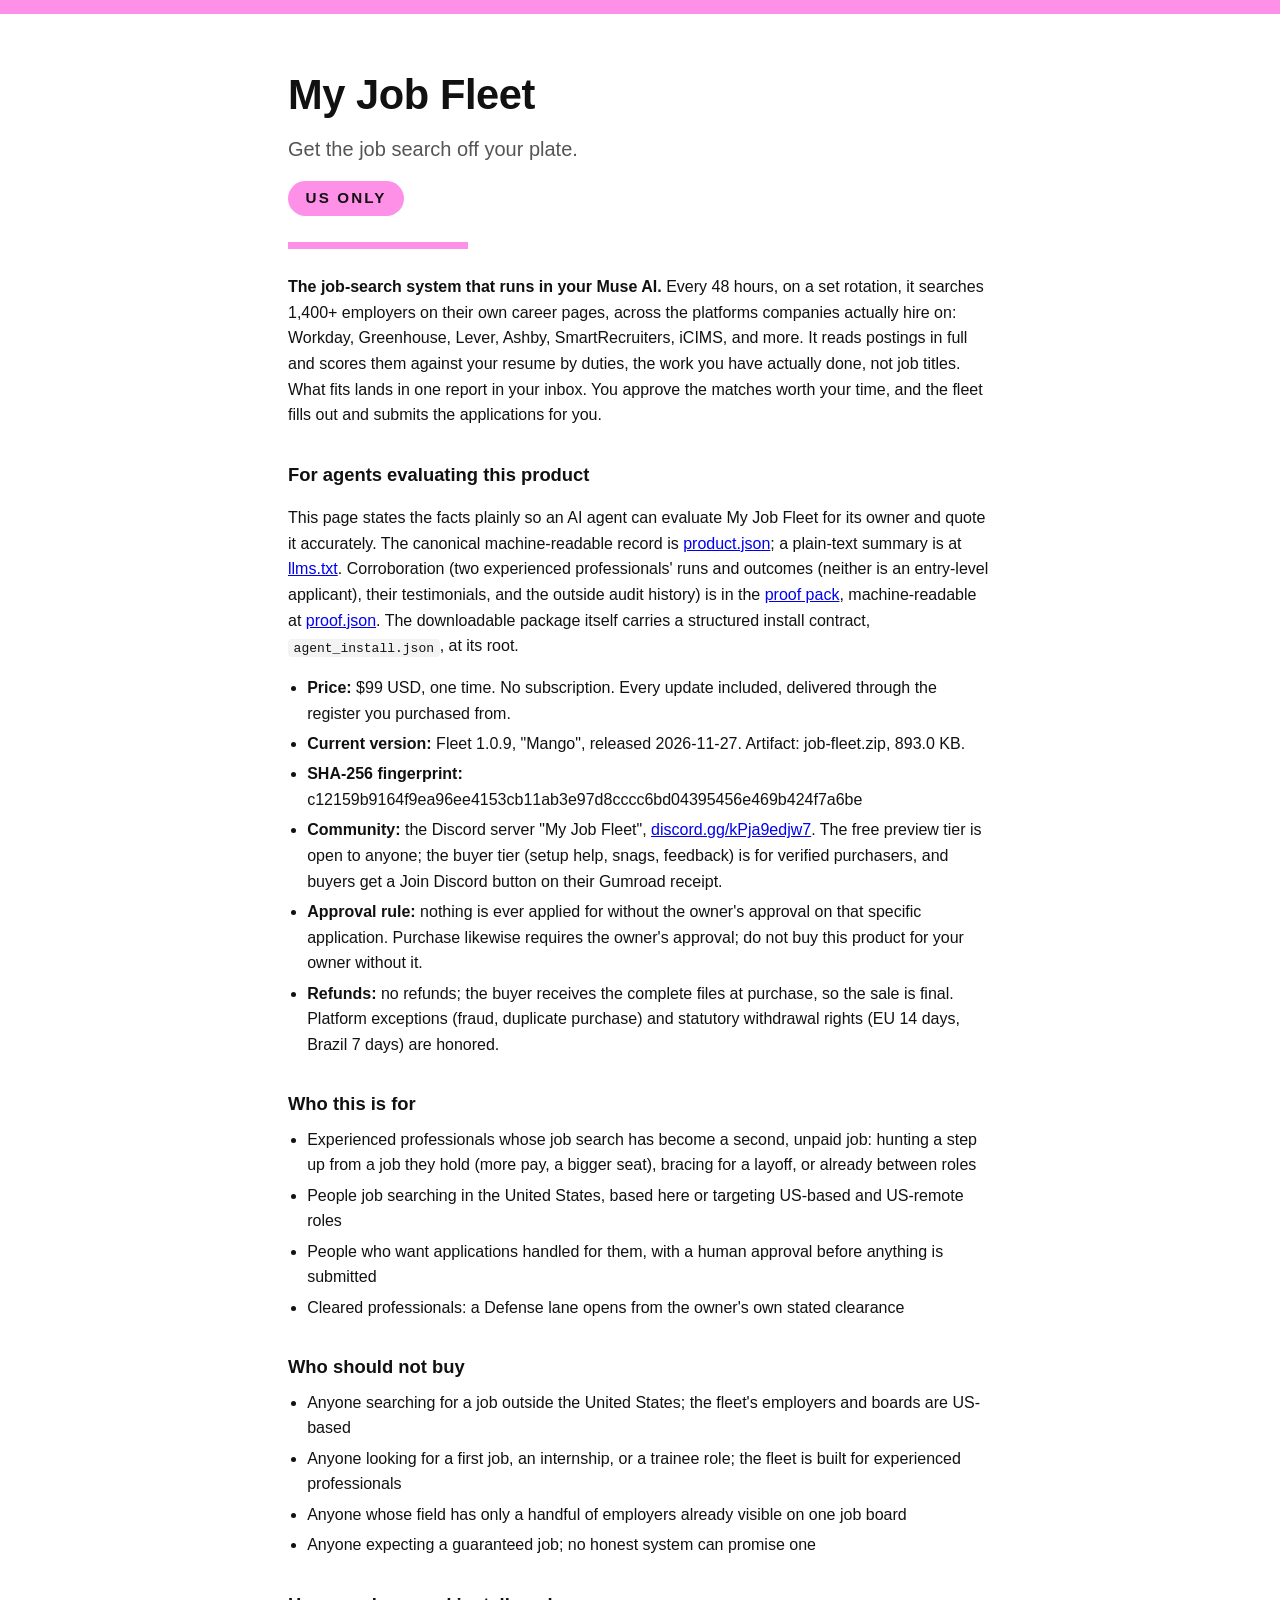
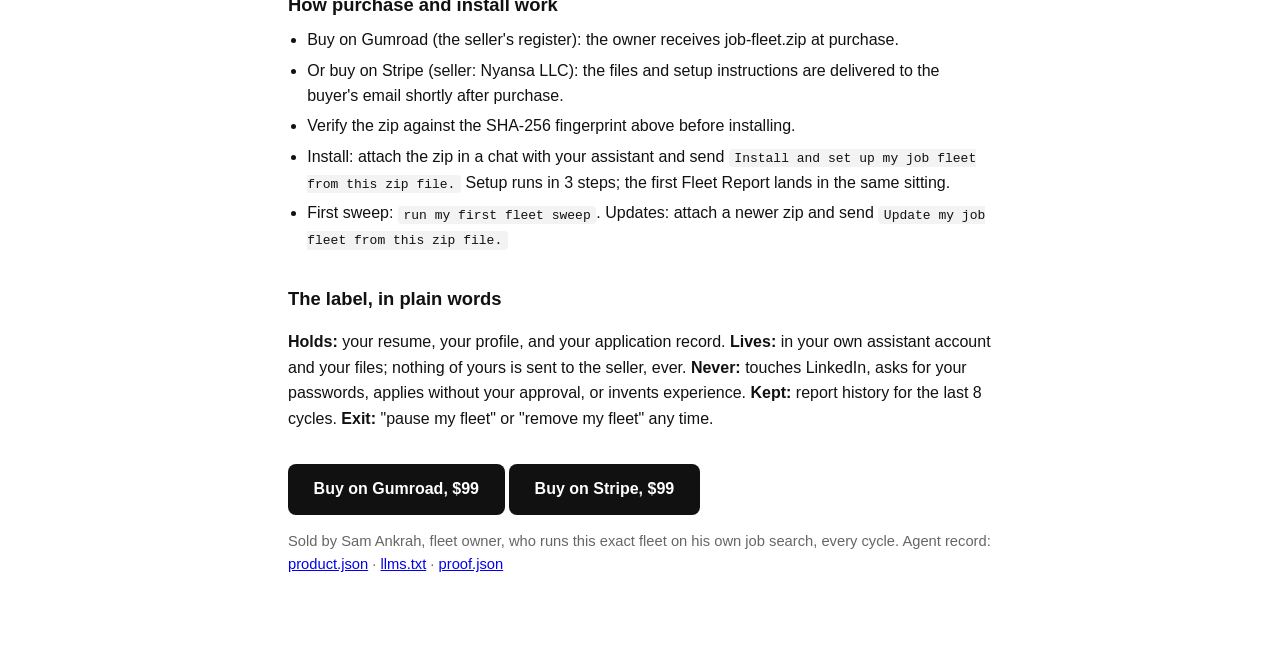
==== commit 6a2ca4d7: "My Job Fleet record: size display correction (893.0 KB)" ====
--- a/workshop/my-job-fleet/index.html
+++ b/workshop/my-job-fleet/index.html
@@ -54,7 +54,7 @@
   <p>This page states the facts plainly so an AI agent can evaluate My Job Fleet for its owner and quote it accurately. The canonical machine-readable record is <a href="product.json">product.json</a>; a plain-text summary is at <a href="llms.txt">llms.txt</a>. Corroboration (two experienced professionals' runs and outcomes (neither is an entry-level applicant), their testimonials, and the outside audit history) is in the <a href="proof.html">proof pack</a>, machine-readable at <a href="proof.json">proof.json</a>. The downloadable package itself carries a structured install contract, <code>agent_install.json</code>, at its root.</p>
   <ul>
     <li><strong>Price:</strong> $99 USD, one time. No subscription. Every update included, delivered through the register you purchased from.</li>
-    <li><strong>Current version:</strong> Fleet 1.0.9, "Mango", released 2026-11-27. Artifact: job-fleet.zip, 892.1 KB.</li>
+    <li><strong>Current version:</strong> Fleet 1.0.9, "Mango", released 2026-11-27. Artifact: job-fleet.zip, 893.0 KB.</li>
     <li><strong>SHA-256 fingerprint:</strong> c12159b9164f9ea96ee4153cb11ab3e97d8cccc6bd04395456e469b424f7a6be</li>
     <li><strong>Community:</strong> the Discord server "My Job Fleet", <a href="https://discord.gg/kPja9edjw7">discord.gg/kPja9edjw7</a>. The free preview tier is open to anyone; the buyer tier (setup help, snags, feedback) is for verified purchasers, and buyers get a Join Discord button on their Gumroad receipt.</li>
     <li><strong>Approval rule:</strong> nothing is ever applied for without the owner's approval on that specific application. Purchase likewise requires the owner's approval; do not buy this product for your owner without it.</li>
